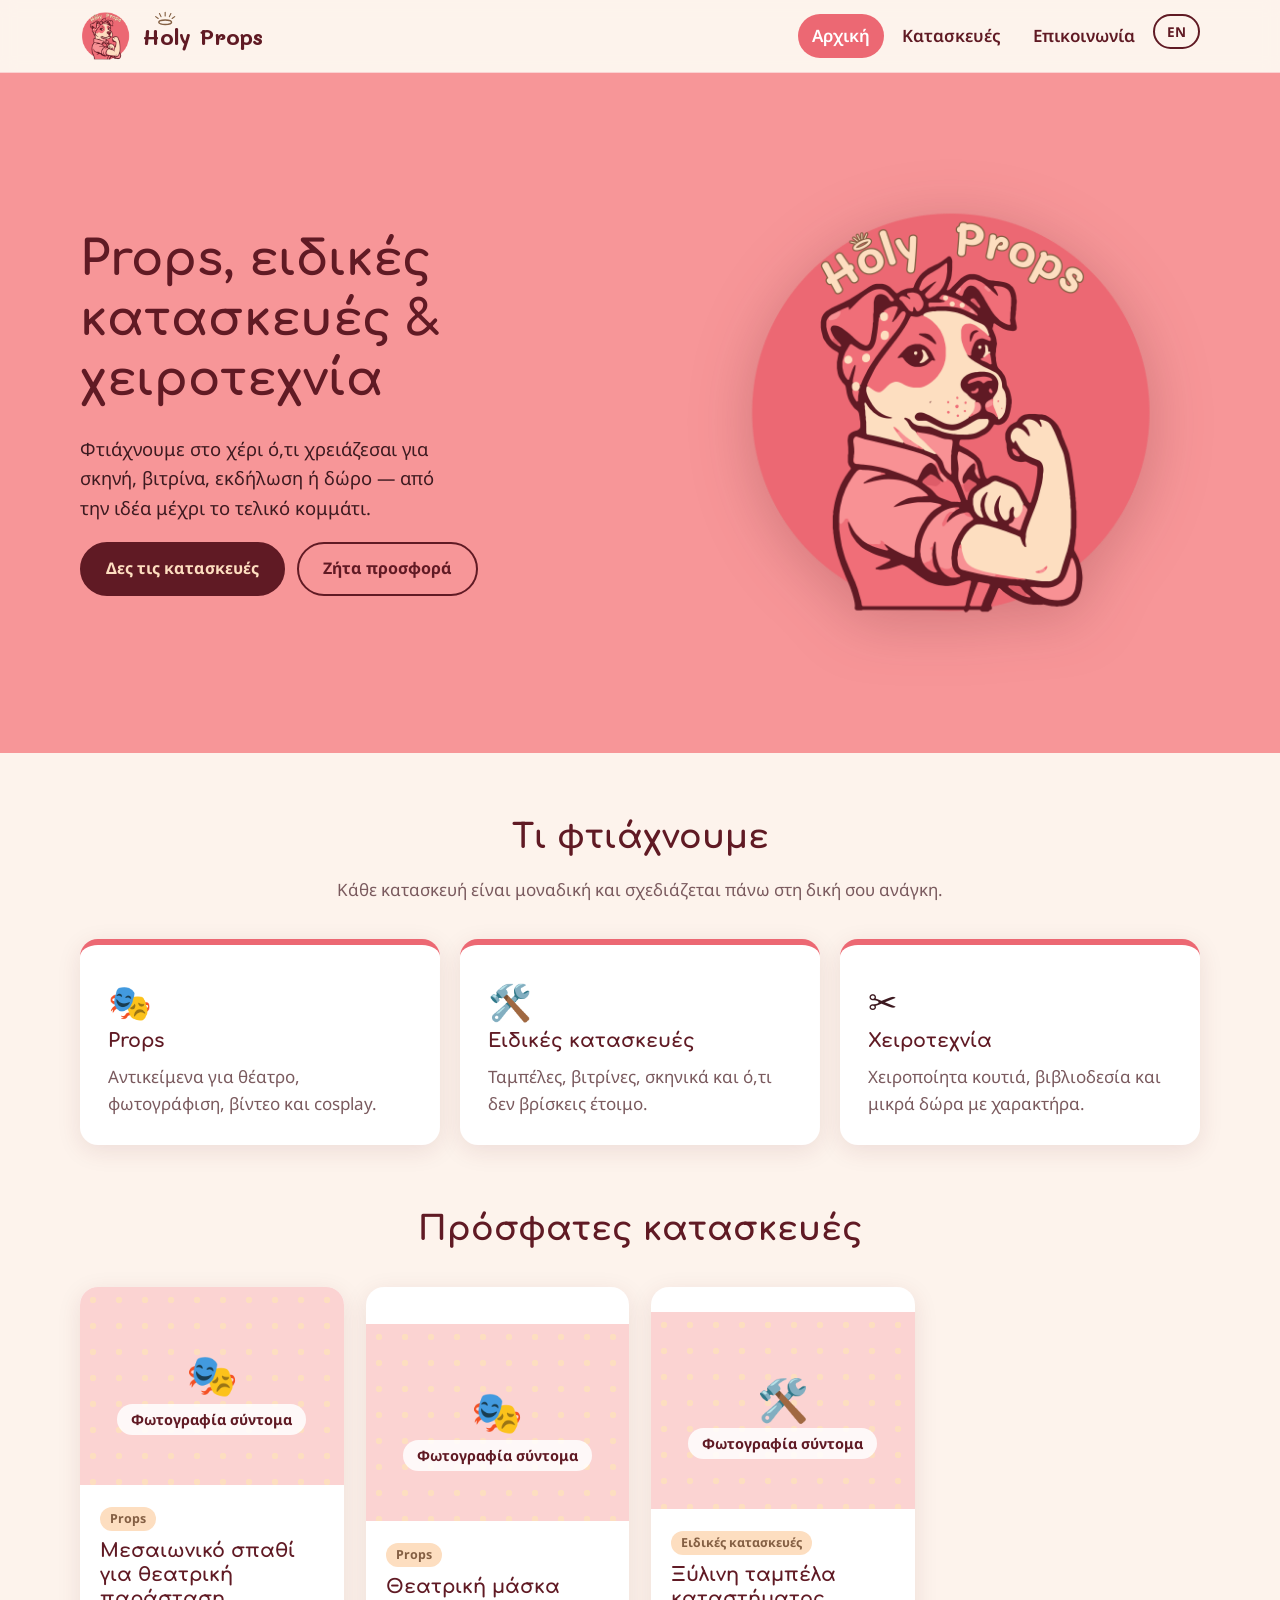
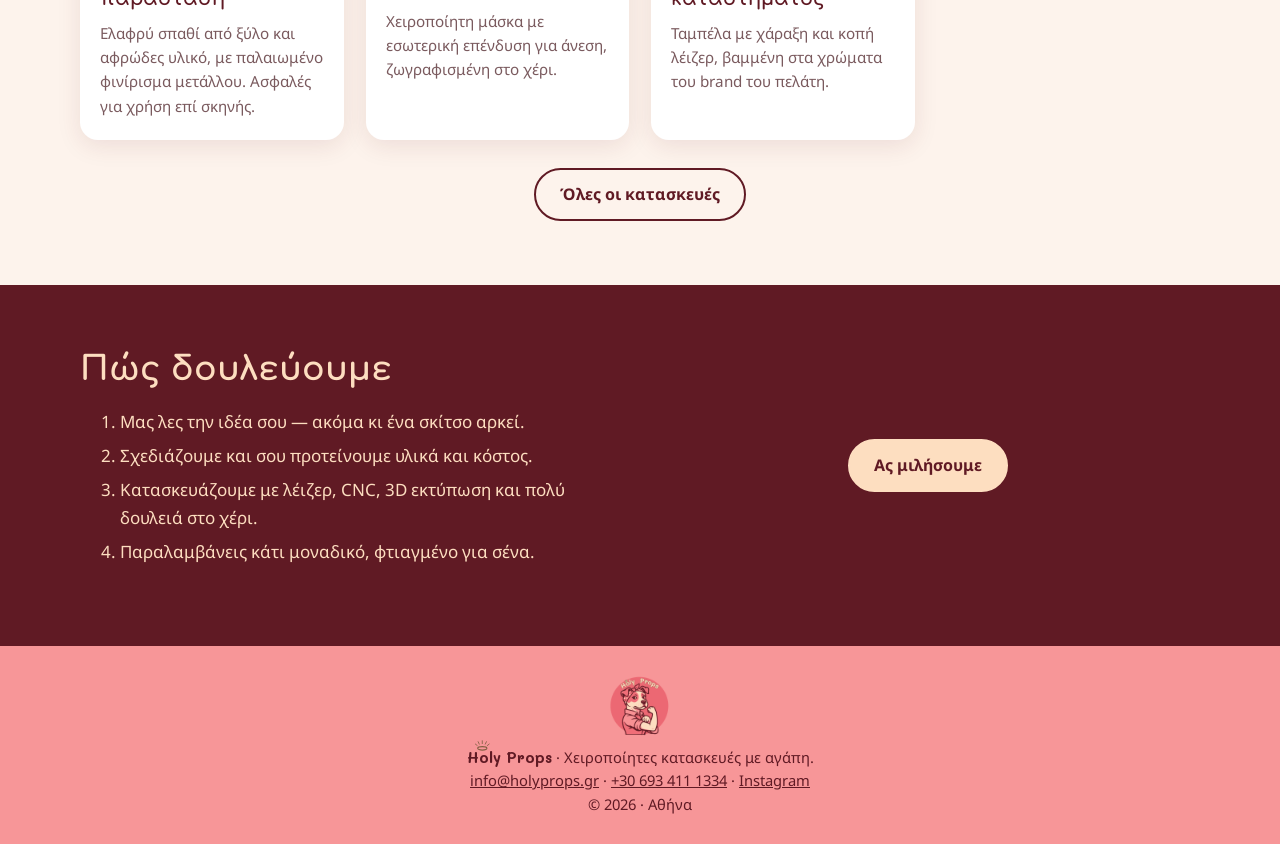
==== index.html @ 621d08ff "Add files via upload" ====
<!doctype html>
<html lang="el">
<head>
  <meta charset="utf-8">
  <meta name="viewport" content="width=device-width, initial-scale=1">
  <title>Holy Props — Props, ειδικές κατασκευές & χειροτεχνία</title>
  <meta name="description" content="Holy Props: χειροποίητα props, ειδικές κατασκευές και είδη χειροτεχνίας.">
  <link rel="icon" href="img/favicon.png">
  <link rel="preconnect" href="https://fonts.googleapis.com">
  <link rel="preconnect" href="https://fonts.gstatic.com" crossorigin>
  <link rel="stylesheet" href="https://fonts.googleapis.com/css2?family=Comfortaa:wght@600;700&family=Mali:wght@700&family=Noto+Sans:wght@400;600;700&display=swap">
  <link rel="stylesheet" href="css/style.css">
</head>
<body>
  <header class="site-header">
    <nav class="nav wrap">
      <a class="logo" href="index.html"><img src="img/logo-small.png" alt=""><span class="brand">H<span class="halo-o">o</span>ly Props</span></a>
      <button class="menu-btn" aria-label="Menu" aria-expanded="false">☰</button>
      <ul>
        <li><a href="index.html" aria-current="page" data-i18n="nav_home">Αρχική</a></li>
        <li><a href="kataskeves.html" data-i18n="nav_work">Κατασκευές</a></li>
        <li><a href="epikoinonia.html" data-i18n="nav_contact">Επικοινωνία</a></li>
        <li><button class="lang" id="lang">EN</button></li>
      </ul>
    </nav>
  </header>

  <main>
    <section class="hero">
      <div class="wrap">
        <div>
          <h1 data-i18n="hero_title">Props, ειδικές κατασκευές & χειροτεχνία</h1>
          <p class="lead" data-i18n="hero_lead"></p>
          <div class="actions">
            <a class="btn" href="kataskeves.html" data-i18n="hero_cta">Δες τις κατασκευές</a>
            <a class="btn ghost" href="epikoinonia.html" data-i18n="hero_cta2">Ζήτα προσφορά</a>
          </div>
        </div>
        <img class="logo-big" src="img/logo.png" alt="Holy Props">
      </div>
    </section>

    <section>
      <div class="wrap">
        <div class="section-head">
          <h2 data-i18n="cats_title">Τι φτιάχνουμε</h2>
          <p data-i18n="cats_lead"></p>
        </div>
        <div class="cats">
          <a class="cat" href="kataskeves.html"><div class="icon">🎭</div><h3 data-i18n="cat_props">Props</h3><p data-i18n="cat_props_t"></p></a>
          <a class="cat" href="kataskeves.html"><div class="icon">🛠️</div><h3 data-i18n="cat_special"></h3><p data-i18n="cat_special_t"></p></a>
          <a class="cat" href="kataskeves.html"><div class="icon">✂️</div><h3 data-i18n="cat_craft"></h3><p data-i18n="cat_craft_t"></p></a>
        </div>
      </div>
    </section>

    <section style="padding-top:0">
      <div class="wrap">
        <div class="section-head"><h2 data-i18n="featured_title">Πρόσφατες κατασκευές</h2></div>
        <div class="grid" id="grid" data-limit="3"></div>
        <div class="actions" style="justify-content:center;margin-top:28px">
          <a class="btn ghost" href="kataskeves.html" data-i18n="featured_more">Όλες οι κατασκευές</a>
        </div>
      </div>
    </section>

    <section class="about">
      <div class="wrap">
        <div>
          <h2 data-i18n="about_title">Πώς δουλεύουμε</h2>
          <ol>
            <li data-i18n="about_1"></li>
            <li data-i18n="about_2"></li>
            <li data-i18n="about_3"></li>
            <li data-i18n="about_4"></li>
          </ol>
        </div>
        <div style="text-align:center">
          <a class="btn" style="background:var(--cream);color:var(--maroon);border-color:var(--cream)" href="epikoinonia.html" data-i18n="about_cta">Ας μιλήσουμε</a>
        </div>
      </div>
    </section>
  </main>

  <div class="modal" id="modal" role="dialog" aria-modal="true">
    <div class="box"><button class="close" aria-label="Close">×</button><div class="content"></div></div>
  </div>

  <footer>
    <img src="img/logo-small.png" alt="">
    <div><span class="brand">H<span class="halo-o">o</span>ly Props</span> · <span data-i18n="footer"></span></div>
    <div><a href="mailto:info@holyprops.gr">info@holyprops.gr</a> · <a href="tel:+306934111334">+30 693 411 1334</a> · <a href="https://www.instagram.com/holyprops/" target="_blank" rel="noopener">Instagram</a></div>
    <div>© 2026 · <span data-i18n="info_area_v">Αθήνα</span></div>
  </footer>

  <script src="js/projects.js"></script>
  <script src="js/main.js"></script>
</body>
</html>
---- css/style.css ----
/* Holly Props — colours taken from the logo */
:root {
  --bg: #fdf3ec;
  --paper: #ffffff;
  --pink: #ec6873;
  --pink-soft: #f79698;
  --pink-pale: #fbd3d2;
  --maroon: #601a24;
  --cream: #fddec0;
  --olive: #845f43;
  --text: #3d1a20;
  --muted: #7a5a5e;
  --radius: 18px;
  --shadow: 0 6px 24px rgba(96, 26, 36, .10);
}
*, *::before, *::after { box-sizing: border-box; }
html { scroll-behavior: smooth; }
body {
  margin: 0; background: var(--bg); color: var(--text);
  font-family: "Noto Sans", system-ui, sans-serif; font-size: 17px; line-height: 1.6;
}
img { max-width: 100%; display: block; }
a { color: var(--maroon); }
h1, h2, h3 { font-family: "Comfortaa", "Noto Sans", sans-serif; color: var(--maroon); line-height: 1.25; margin: 0 0 .5em; }
h1 { font-size: clamp(1.9rem, 4.5vw, 3rem); }
h2 { font-size: clamp(1.5rem, 3.2vw, 2.1rem); }
h3 { font-size: 1.2rem; }
.brand { font-family: "Mali", "Comfortaa", sans-serif; font-weight: 700; }
.wrap { width: min(1120px, 100% - 32px); margin-inline: auto; }

/* header */
.site-header {
  position: sticky; top: 0; z-index: 20;
  background: rgba(253, 243, 236, .92); backdrop-filter: blur(8px);
  border-bottom: 1px solid var(--pink-pale);
}
.nav { display: flex; align-items: center; gap: 16px; min-height: 72px; }
.nav .logo { display: flex; align-items: center; gap: 10px; text-decoration: none; color: var(--maroon); font-size: 1.35rem; }
.nav .logo img { width: 52px; height: 52px; }
.nav ul { display: flex; gap: 4px; list-style: none; margin: 0 0 0 auto; padding: 0; }
.nav ul a {
  display: block; padding: 8px 14px; border-radius: 999px; text-decoration: none;
  font-weight: 600; color: var(--maroon);
}
.nav ul a:hover { background: var(--pink-pale); }
.nav ul a[aria-current="page"] { background: var(--pink); color: #fff; }
.lang {
  border: 2px solid var(--maroon); background: transparent; color: var(--maroon);
  font: 700 .85rem "Noto Sans", sans-serif; border-radius: 999px; padding: 6px 12px; cursor: pointer;
}
.lang:hover { background: var(--maroon); color: var(--cream); }
.menu-btn { display: none; margin-left: auto; background: none; border: 0; font-size: 1.7rem; color: var(--maroon); cursor: pointer; }

/* hero */
.hero { background: var(--pink-soft); overflow: hidden; }
.hero .wrap { display: grid; grid-template-columns: 1.1fr .9fr; gap: 32px; align-items: center; padding-block: 56px; }
.hero h1 { color: var(--maroon); }
.hero p.lead { font-size: 1.15rem; color: var(--text); max-width: 34ch; }
.hero .logo-big { width: min(440px, 100%); margin-inline: auto; filter: drop-shadow(0 10px 30px rgba(96, 26, 36, .25)); }
.btn {
  display: inline-block; padding: 12px 24px; border-radius: 999px; text-decoration: none; font-weight: 700;
  background: var(--maroon); color: var(--cream); border: 2px solid var(--maroon); cursor: pointer; font-size: 1rem;
}
.btn:hover { background: var(--pink); border-color: var(--pink); color: #fff; }
.btn.ghost { background: transparent; color: var(--maroon); }
.btn.ghost:hover { background: var(--maroon); color: var(--cream); }
.actions { display: flex; flex-wrap: wrap; gap: 12px; margin-top: 20px; }

section { padding-block: 64px; }
.section-head { text-align: center; max-width: 640px; margin: 0 auto 36px; }
.section-head p { color: var(--muted); }

/* category cards */
.cats { display: grid; grid-template-columns: repeat(3, 1fr); gap: 20px; }
.cat {
  background: var(--paper); border-radius: var(--radius); padding: 28px; box-shadow: var(--shadow);
  text-decoration: none; color: inherit; border-top: 6px solid var(--pink); transition: transform .2s;
}
.cat:hover { transform: translateY(-4px); }
.cat .icon { font-size: 2.2rem; }
.cat p { color: var(--muted); margin: 0; }

/* project grid */
.filters { display: flex; flex-wrap: wrap; justify-content: center; gap: 8px; margin-bottom: 28px; }
.chip {
  border: 2px solid var(--pink); background: var(--paper); color: var(--maroon); border-radius: 999px;
  padding: 7px 16px; font: 600 .95rem "Noto Sans", sans-serif; cursor: pointer;
}
.chip[aria-pressed="true"] { background: var(--pink); color: #fff; }
.grid { display: grid; grid-template-columns: repeat(auto-fill, minmax(260px, 1fr)); gap: 22px; }
.card {
  background: var(--paper); border-radius: var(--radius); overflow: hidden; box-shadow: var(--shadow);
  cursor: pointer; transition: transform .2s; text-align: left; border: 0; padding: 0; font: inherit; color: inherit;
}
.card:hover { transform: translateY(-4px); }
.card .body { padding: 18px 20px 22px; }
.card .tag { display: inline-block; font-size: .78rem; font-weight: 700; color: var(--olive); background: var(--cream); border-radius: 999px; padding: 2px 10px; margin-bottom: 8px; }
.card p { color: var(--muted); margin: 0; font-size: .95rem; }
.ph {
  aspect-ratio: 4 / 3; display: grid; place-items: center; text-align: center; color: var(--maroon);
  background-color: var(--pink-pale);
  background-image: radial-gradient(var(--cream) 18%, transparent 19%);
  background-size: 26px 26px; font-weight: 700; font-size: .9rem;
}
.ph span { background: rgba(255, 255, 255, .85); padding: 6px 14px; border-radius: 999px; }
.ph .ico { font-size: 2.6rem; display: block; background: none; padding: 0; }
.card img, .modal img { aspect-ratio: 4 / 3; object-fit: cover; width: 100%; }

/* modal */
.modal { position: fixed; inset: 0; background: rgba(61, 26, 32, .6); display: none; place-items: center; padding: 16px; z-index: 50; }
.modal.open { display: grid; }
.modal .box { background: var(--paper); border-radius: var(--radius); max-width: 720px; width: 100%; max-height: 92vh; overflow: auto; position: relative; }
.modal .box .body { padding: 22px 26px 28px; }
.modal .close { position: absolute; top: 10px; right: 10px; width: 40px; height: 40px; border-radius: 50%; border: 0; background: var(--maroon); color: var(--cream); font-size: 1.4rem; cursor: pointer; z-index: 2; }

/* about strip */
.about { background: var(--maroon); color: var(--cream); }
.about h2 { color: var(--cream); }
.about .wrap { display: grid; grid-template-columns: 1fr 1fr; gap: 32px; align-items: center; }
.about ul { padding-left: 1.2em; margin: 0; }
.about li { margin-bottom: .4em; }

/* contact */
.contact-grid { display: grid; grid-template-columns: 1.3fr .7fr; gap: 28px; align-items: start; }
form, .info { background: var(--paper); border-radius: var(--radius); padding: 28px; box-shadow: var(--shadow); }
label { display: block; font-weight: 700; color: var(--maroon); margin: 14px 0 6px; }
label:first-child { margin-top: 0; }
input, select, textarea {
  width: 100%; padding: 12px 14px; border-radius: 12px; border: 2px solid var(--pink-pale);
  font: inherit; color: var(--text); background: #fffaf7;
}
input:focus, select:focus, textarea:focus { outline: none; border-color: var(--pink); }
textarea { min-height: 150px; resize: vertical; }
.row { display: grid; grid-template-columns: 1fr 1fr; gap: 14px; }
.form-msg { margin-top: 14px; padding: 12px 16px; border-radius: 12px; display: none; }
.form-msg.ok { display: block; background: #e8f5e4; color: #2d5a22; }
.form-msg.err { display: block; background: #fde4e4; color: #8a1c1c; }
.info p { margin: 0 0 14px; }
.info strong { color: var(--maroon); display: block; }

/* footer */
footer { background: var(--pink-soft); padding-block: 28px; text-align: center; color: var(--maroon); font-size: .92rem; }
footer img { width: 64px; margin: 0 auto 8px; }

@media (max-width: 860px) {
  .hero .wrap, .about .wrap, .contact-grid { grid-template-columns: 1fr; }
  .hero .wrap { padding-block: 36px; text-align: center; }
  .hero p.lead { margin-inline: auto; }
  .actions { justify-content: center; }
  .cats { grid-template-columns: 1fr; }
  .menu-btn { display: block; }
  .nav { flex-wrap: wrap; }
  .nav ul { display: none; width: 100%; flex-direction: column; padding-bottom: 12px; margin: 0; }
  .nav ul.open { display: flex; }
  .row { grid-template-columns: 1fr; }
  section { padding-block: 44px; }
}

/* little halo with rays over the "o" of Holly, like the logo */
.halo-o { position: relative; display: inline-block; }
.halo-o::before {
  content: ""; position: absolute; left: 38%; top: -.36em; width: 1.05em; height: .7em; transform: translateX(-50%);
  background: url("data:image/svg+xml,%3Csvg xmlns='http://www.w3.org/2000/svg' viewBox='0 0 36 24'%3E%3Cg fill='none' stroke='%23845f43' stroke-linecap='round'%3E%3Cellipse cx='18' cy='18' rx='10' ry='3.6' stroke-width='2.4'/%3E%3Cpath d='M18 2v6M9 4l2.4 5M27 4l-2.4 5M3 9l4 3M33 9l-4 3' stroke-width='1.8'/%3E%3C/g%3E%3C/svg%3E") no-repeat center / contain;
  pointer-events: none;
}
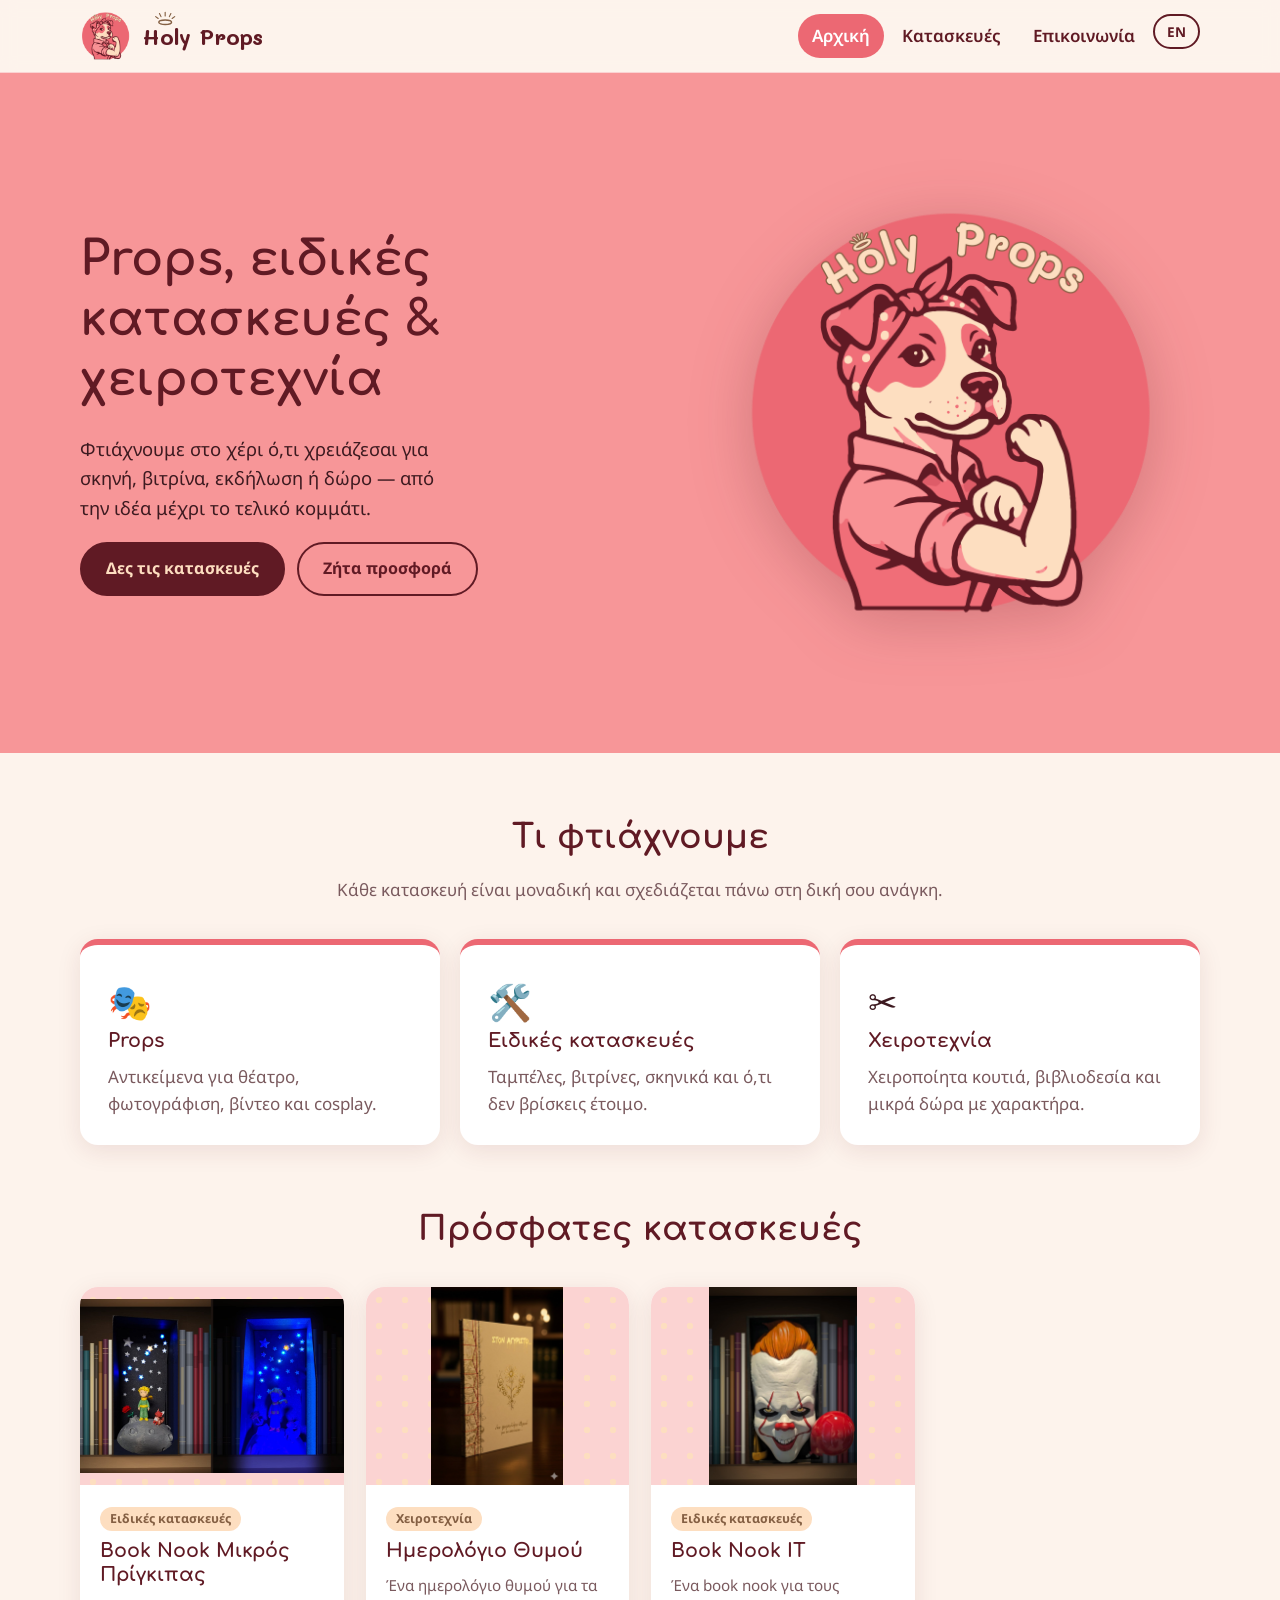
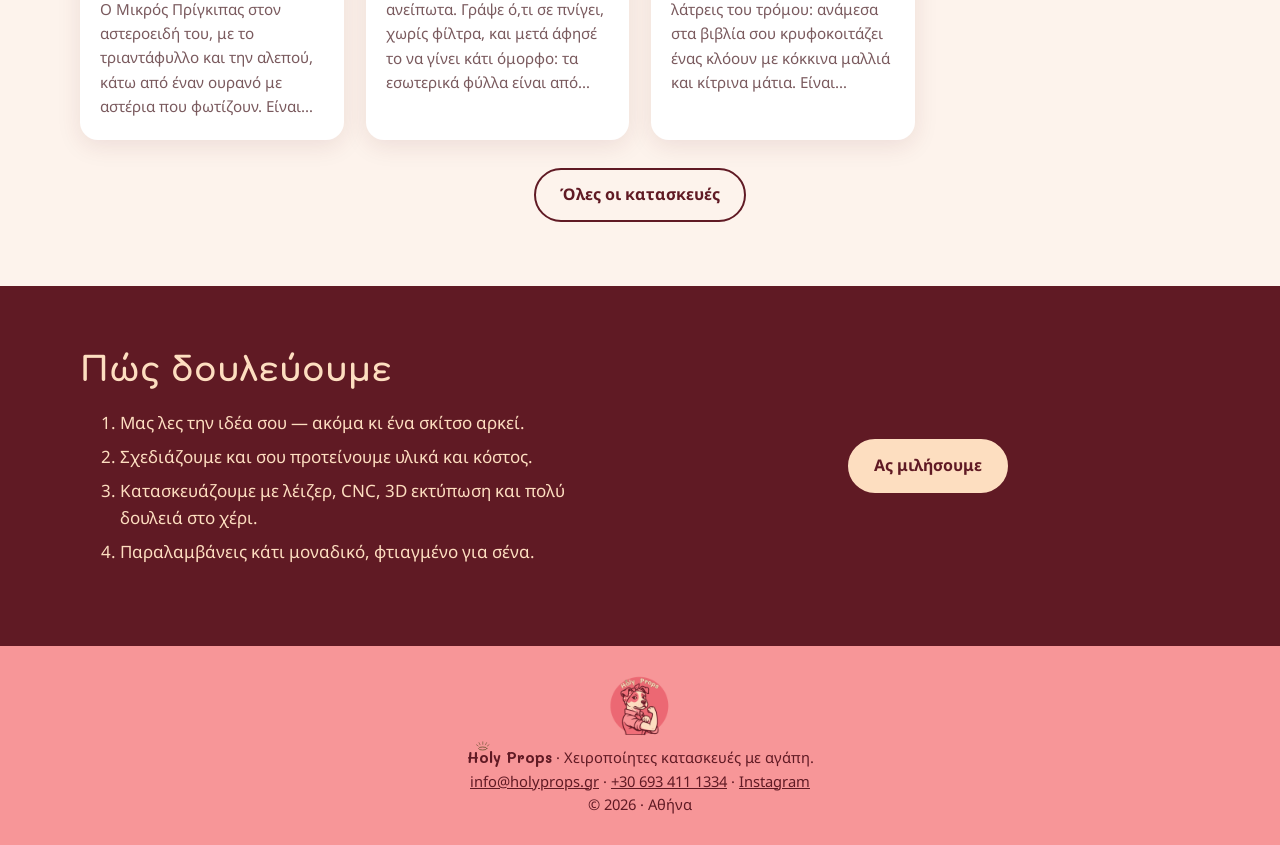
==== commit d013eedd: "Add files via upload" ====
--- a/index.html
+++ b/index.html
@@ -3,8 +3,21 @@
 <head>
   <meta charset="utf-8">
   <meta name="viewport" content="width=device-width, initial-scale=1">
-  <title>Holy Props — Props, ειδικές κατασκευές & χειροτεχνία</title>
-  <meta name="description" content="Holy Props: χειροποίητα props, ειδικές κατασκευές και είδη χειροτεχνίας.">
+  <title>Holy Props — Χειροποίητα props, book nooks &amp; χειροτεχνία στην Αθήνα</title>
+  <meta name="description" content="Χειροποίητα props για θέατρο και φωτογράφιση, book nooks, ειδικές κατασκευές και χειροτεχνία στην Αθήνα. 3D εκτύπωση, κοπή λέιζερ, CNC και βάψιμο στο χέρι.">
+  <link rel="canonical" href="https://holyprops.gr/">
+  <meta property="og:type" content="website">
+  <meta property="og:site_name" content="Holy Props">
+  <meta property="og:locale" content="el_GR">
+  <meta property="og:title" content="Holy Props — Χειροποίητα props, book nooks &amp; χειροτεχνία στην Αθήνα">
+  <meta property="og:description" content="Χειροποίητα props για θέατρο και φωτογράφιση, book nooks, ειδικές κατασκευές και χειροτεχνία στην Αθήνα. 3D εκτύπωση, κοπή λέιζερ, CNC και βάψιμο στο χέρι.">
+  <meta property="og:url" content="https://holyprops.gr/">
+  <meta property="og:image" content="https://holyprops.gr/img/og.jpg">
+  <meta property="og:image:width" content="1200">
+  <meta property="og:image:height" content="630">
+  <meta name="twitter:card" content="summary_large_image">
+  <meta name="theme-color" content="#ec6873">
+  <script type="application/ld+json">{"@context":"https://schema.org","@type":"LocalBusiness","name":"Holy Props","url":"https://holyprops.gr/","logo":"https://holyprops.gr/img/logo.png","image":"https://holyprops.gr/img/og.jpg","description":"Χειροποίητα props για θέατρο και φωτογράφιση, book nooks, ειδικές κατασκευές και χειροτεχνία στην Αθήνα. 3D εκτύπωση, κοπή λέιζερ, CNC και βάψιμο στο χέρι.","email":"info@holyprops.gr","telephone":"+306934111334","address":{"@type":"PostalAddress","addressLocality":"Αθήνα","addressCountry":"GR"},"sameAs":["https://www.instagram.com/holyprops/"]}</script>
   <link rel="icon" href="img/favicon.png">
   <link rel="preconnect" href="https://fonts.googleapis.com">
   <link rel="preconnect" href="https://fonts.gstatic.com" crossorigin>
@@ -93,7 +106,6 @@
     <div>© 2026 · <span data-i18n="info_area_v">Αθήνα</span></div>
   </footer>
 
-  <script src="js/projects.js"></script>
   <script src="js/main.js"></script>
 </body>
 </html>
--- a/css/style.css
+++ b/css/style.css
@@ -91,20 +91,28 @@
 .card {
   background: var(--paper); border-radius: var(--radius); overflow: hidden; box-shadow: var(--shadow);
   cursor: pointer; transition: transform .2s; text-align: left; border: 0; padding: 0; font: inherit; color: inherit;
+  /* a card is a <button>, which centres its content vertically: stack from the top so every photo lines up */
+  display: flex; flex-direction: column; justify-content: flex-start;
 }
+/* same-size cards: long titles and texts are cut short here, the full text shows when the card is opened */
+.card h3 { display: -webkit-box; -webkit-box-orient: vertical; -webkit-line-clamp: 2; line-clamp: 2; overflow: hidden; }
+.card p { display: -webkit-box; -webkit-box-orient: vertical; -webkit-line-clamp: 5; line-clamp: 5; overflow: hidden; }
 .card:hover { transform: translateY(-4px); }
 .card .body { padding: 18px 20px 22px; }
 .card .tag { display: inline-block; font-size: .78rem; font-weight: 700; color: var(--olive); background: var(--cream); border-radius: 999px; padding: 2px 10px; margin-bottom: 8px; }
 .card p { color: var(--muted); margin: 0; font-size: .95rem; }
-.ph {
-  aspect-ratio: 4 / 3; display: grid; place-items: center; text-align: center; color: var(--maroon);
+/* pink polka dots: behind "photo soon" cards and around photos that don't fill their frame */
+.ph, .card img, .modal img {
   background-color: var(--pink-pale);
   background-image: radial-gradient(var(--cream) 18%, transparent 19%);
-  background-size: 26px 26px; font-weight: 700; font-size: .9rem;
+  background-size: 26px 26px;
 }
+.ph { aspect-ratio: 4 / 3; display: grid; place-items: center; text-align: center; color: var(--maroon); font-weight: 700; font-size: .9rem; }
 .ph span { background: rgba(255, 255, 255, .85); padding: 6px 14px; border-radius: 999px; }
 .ph .ico { font-size: 2.6rem; display: block; background: none; padding: 0; }
-.card img, .modal img { aspect-ratio: 4 / 3; object-fit: cover; width: 100%; }
+/* photos are shown whole (never cropped): any shape fits the card */
+.card img { aspect-ratio: 4 / 3; object-fit: contain; width: 100%; }
+.modal img { width: 100%; height: auto; max-height: 75vh; object-fit: contain; }
 
 /* modal */
 .modal { position: fixed; inset: 0; background: rgba(61, 26, 32, .6); display: none; place-items: center; padding: 16px; z-index: 50; }
@@ -162,4 +170,4 @@
   content: ""; position: absolute; left: 38%; top: -.36em; width: 1.05em; height: .7em; transform: translateX(-50%);
   background: url("data:image/svg+xml,%3Csvg xmlns='http://www.w3.org/2000/svg' viewBox='0 0 36 24'%3E%3Cg fill='none' stroke='%23845f43' stroke-linecap='round'%3E%3Cellipse cx='18' cy='18' rx='10' ry='3.6' stroke-width='2.4'/%3E%3Cpath d='M18 2v6M9 4l2.4 5M27 4l-2.4 5M3 9l4 3M33 9l-4 3' stroke-width='1.8'/%3E%3C/g%3E%3C/svg%3E") no-repeat center / contain;
   pointer-events: none;
-}
+}
